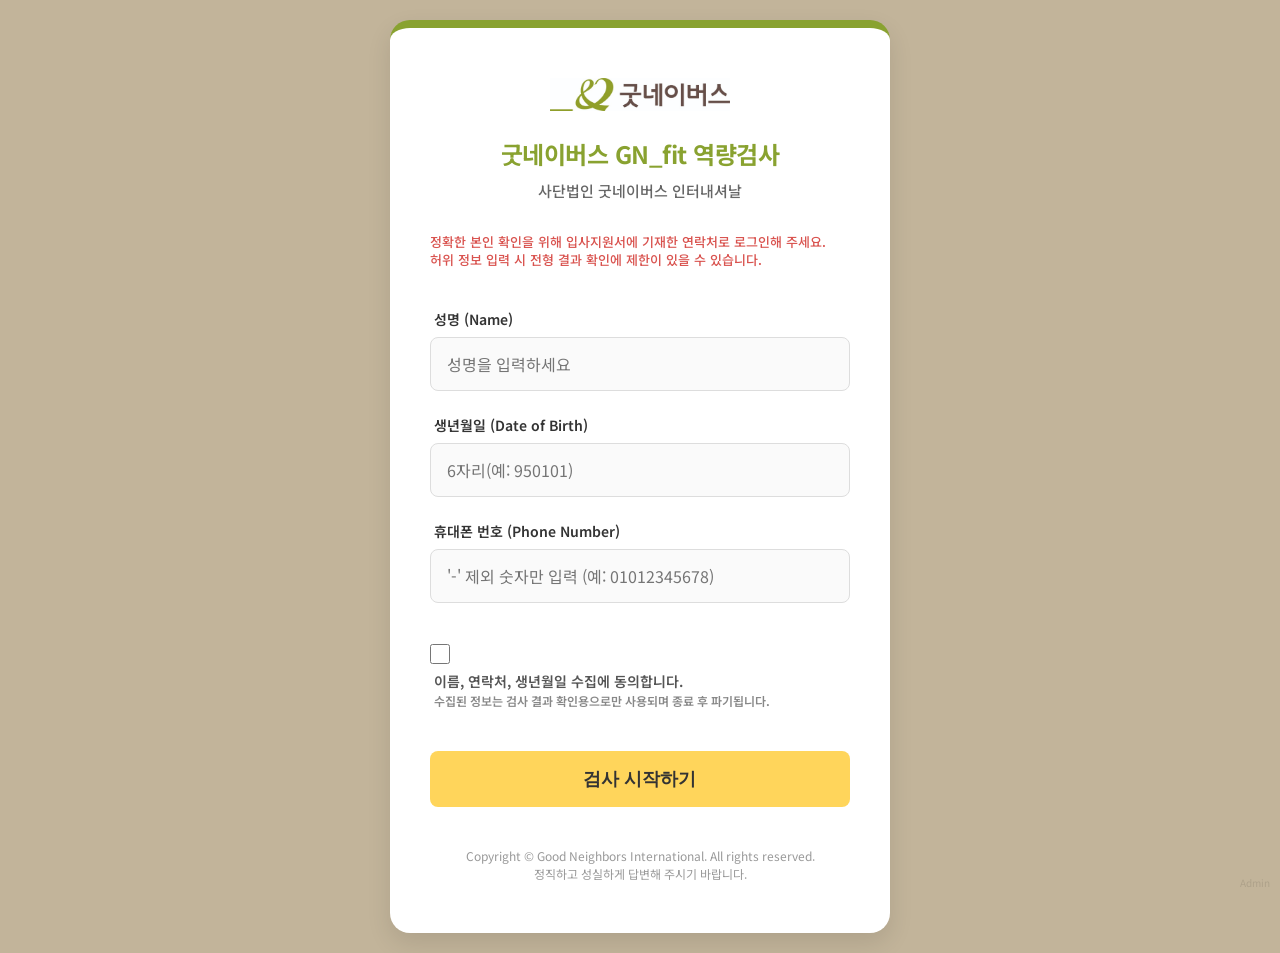
==== index.html @ 12bd304e "Add files via upload" ====
<!DOCTYPE html>
<html lang="ko">

<head>
    <meta charset="UTF-8">
    <meta name="viewport" content="width=device-width, initial-scale=1.0">
    <title>사단법인 굿네이버스 인터내셔날 - 인성검사</title>
    <link rel="preconnect" href="https://fonts.googleapis.com">
    <link rel="preconnect" href="https://fonts.gstatic.com" crossorigin>
    <link
        href="https://fonts.googleapis.com/css2?family=Noto+Sans+KR:wght@300;400;500;700&family=Outfit:wght@400;600&display=swap"
        rel="stylesheet">
    <link rel="stylesheet" href="style.css">
</head>

<body>
    <div class="container">
        <div class="card">
            <header class="header">
                <div class="logo-container">
                    <img src="logo.jpg" alt="굿네이버스 로고" class="logo">
                </div>
                <h1 class="title">굿네이버스 GN_fit 역량검사</h1>
                <p class="subtitle">사단법인 굿네이버스 인터내셔날</p>
            </header>

            <form id="loginForm" class="login-form">
                <!-- 부정 응시 방지 안내 -->
                <p style="color: #d9534f; font-size: 13px; margin-bottom: 15px; line-height: 1.4; font-weight: 500;">
                    정확한 본인 확인을 위해 입사지원서에 기재한 연락처로 로그인해 주세요.<br>
                    허위 정보 입력 시 전형 결과 확인에 제한이 있을 수 있습니다.
                </p>

                <div class="input-group">
                    <label for="name">성명 (Name)</label>
                    <input type="text" id="name" name="name" placeholder="성명을 입력하세요" required>
                </div>

                <div class="input-group">
                    <label for="birth">생년월일 (Date of Birth)</label>
                    <input type="text" id="birth" name="birth" placeholder="6자리(예: 950101)" maxlength="6"
                        pattern="\d{6}" required>
                </div>

                <div class="input-group">
                    <label for="phone">휴대폰 번호 (Phone Number)</label>
                    <input type="tel" id="phone" name="phone" placeholder="'-' 제외 숫자만 입력 (예: 01012345678)"
                        maxlength="11" pattern="\d{10,11}" required>
                </div>

                <div class="input-group consent-group"
                    style="margin-top: 15px; display: flex; align-items: start; gap: 8px;">
                    <input type="checkbox" id="agree" name="agree"
                        style="width: 20px; height: 20px; margin-top: 2px; cursor: pointer;">
                    <label for="agree" style="font-size: 14px; color: #555; line-height: 1.4; cursor: pointer;">
                        이름, 연락처, 생년월일 수집에 동의합니다.<br>
                        <span style="font-size: 12px; color: #888;">수집된 정보는 검사 결과 확인용으로만 사용되며 종료 후 파기됩니다.</span>
                    </label>
                </div>

                <div class="button-group">
                    <button type="submit" class="btn-primary">검사 시작하기</button>
                </div>
            </form>

            <footer class="footer">
                <p>Copyright &copy; Good Neighbors International. All rights reserved.</p>
                <p>정직하고 성실하게 답변해 주시기 바랍니다.</p>
            </footer>
        </div>
        <!-- Hidden Admin Link -->
        <div style="position: fixed; bottom: 10px; right: 10px; opacity: 0.1; font-size: 10px;">
            <a href="#" id="admin-link" style="color: #000; text-decoration: none;">Admin</a>
        </div>
    </div>
    <script src="script.js"></script>
    <script>
        document.getElementById('admin-link').addEventListener('click', (e) => {
            e.preventDefault();
            const pw = prompt("관리자 비밀번호를 입력하세요:");
            if (pw === '1234') {
                window.location.href = 'admin.html';
            } else if (pw !== null) {
                alert("비밀번호가 일치하지 않습니다.");
            }
        });
    </script>
</body>


</html>
---- style.css ----
:root {
    /* Good Neighbors Color Palette */
    --primary-color: #89a230;
    /* Green - Main Point */
    --primary-hover: #768d28;
    /* Darker Green for hover */
    --accent-color: #ffd55b;
    /* Yellow - Emphasis/Button */
    --accent-hover: #e6c052;
    /* Darker Yellow */
    --bg-color: #c2b49a;
    /* Beige - Sub/Background */
    --card-bg: #FFFFFF;

    --text-main: #333333;
    /* Dark Gray for better readability on white */
    --text-sub: #666666;
    /* Medium Gray */
    --border-color: #DDDDDD;
    --input-bg: #FAFAFA;

    /* Spacing & Radius */
    --radius-lg: 20px;
    --radius-md: 8px;
    --shadow-md: 0 4px 10px rgba(0, 0, 0, 0.05);
    --shadow-lg: 0 10px 25px rgba(0, 0, 0, 0.1);
}

* {
    margin: 0;
    padding: 0;
    box-sizing: border-box;
}

body {
    font-family: 'Noto Sans KR', sans-serif;
    background-color: var(--bg-color);
    /* Beige Background */
    color: var(--text-main);
    display: flex;
    justify-content: center;
    align-items: center;
    min-height: 100vh;
    padding: 20px;
}

.container {
    width: 100%;
    max-width: 500px;
}

.card {
    background-color: var(--card-bg);
    padding: 50px 40px;
    border-radius: var(--radius-lg);
    box-shadow: var(--shadow-lg);
    text-align: center;
    border-top: 8px solid var(--primary-color);
    /* Green Top Border */
    animation: fadeInUp 0.8s cubic-bezier(0.2, 0.8, 0.2, 1);
}

.logo-container {
    margin-bottom: 20px;
}

.logo {
    max-width: 180px;
    height: auto;
}

.header {
    margin-bottom: 30px;
}

.title {
    font-size: 24px;
    font-weight: 700;
    color: var(--primary-color);
    /* Green Title */
    margin-bottom: 8px;
    letter-spacing: -0.5px;
}

.subtitle {
    color: var(--text-sub);
    font-size: 15px;
    font-weight: 500;
    line-height: 1.6;
}

/* Form Styles from Index (kept for consistency) */
.login-form {
    display: flex;
    flex-direction: column;
    gap: 24px;
    text-align: left;
}

.input-group {
    display: flex;
    flex-direction: column;
    gap: 8px;
}

.input-group label {
    font-size: 14px;
    font-weight: 600;
    color: var(--text-main);
    padding-left: 4px;
}

.input-group input {
    padding: 14px 16px;
    border: 1px solid var(--border-color);
    border-radius: var(--radius-md);
    background-color: var(--input-bg);
    font-size: 16px;
    font-family: inherit;
    transition: all 0.2s ease;
}

.input-group input:focus {
    outline: none;
    border-color: var(--primary-color);
    box-shadow: 0 0 0 3px rgba(137, 162, 48, 0.2);
}

/* Navigation Area */
.nav-area {
    margin-top: 40px;
    display: flex;
    justify-content: space-between;
    /* Previous Left, Next Right */
    align-items: center;
    padding-bottom: 60px;
    width: 100%;
    max-width: 600px;
    margin-left: auto;
    margin-right: auto;
}

/* Common Button Styles for Uniformity */
.btn-prev,
.btn-next,
.btn-submit {
    height: 52px;
    /* Fixed height for alignment */
    padding: 0 40px;
    border-radius: 12px;
    font-size: 1.05rem;
    font-weight: 600;
    cursor: pointer;
    transition: all 0.3s cubic-bezier(0.25, 0.8, 0.25, 1);
    display: inline-flex;
    align-items: center;
    justify-content: center;
    min-width: 140px;
    /* Consistent width */
    letter-spacing: -0.01em;
}

/* Previous Button - Soft & Harmonious */
.btn-prev {
    background-color: #f5f5f7;
    color: #666;
    border: 1px solid #e1e1e6;
    box-shadow: 0 2px 8px rgba(0, 0, 0, 0.03);
}

.btn-prev:hover {
    background-color: #eaeaea;
    color: #333;
    transform: translateY(-2px);
    box-shadow: 0 4px 12px rgba(0, 0, 0, 0.08);
}

/* Next / Submit Button - Primary & Vibrant */
.btn-next,
.btn-submit {
    background-color: var(--primary-color);
    color: white;
    border: none;
    box-shadow: 0 4px 14px rgba(0, 0, 0, 0.15);
    /* Slightly colored shadow via opacity */
}

.btn-next:hover,
.btn-submit:hover {
    transform: translateY(-2px);
    box-shadow: 0 6px 20px rgba(0, 0, 0, 0.25);
    filter: brightness(1.05);
}

.btn-next:disabled,
.btn-submit:disabled {
    background-color: #d1d1d6;
    color: #fff;
    cursor: not-allowed;
    transform: none;
    box-shadow: none;
    filter: none;
}


/* Button Group */
.button-group {
    margin-top: 16px;
}

.btn-primary {
    width: 100%;
    padding: 16px;
    background-color: var(--accent-color);
    /* Yellow Button */
    color: #333;
    /* Dark text for contrast on yellow */
    border: none;
    border-radius: var(--radius-md);
    font-size: 18px;
    font-weight: 700;
    cursor: pointer;
    transition: all 0.2s ease;
}

.btn-primary:hover {
    filter: brightness(0.95);
}

.btn-primary:active {
    transform: scale(0.98);
}

.btn-primary:disabled {
    background-color: #E5E7EB;
    color: #9CA3AF;
    cursor: not-allowed;
    filter: none;
    transform: none;
}

.footer {
    margin-top: 40px;
    font-size: 12px;
    color: #999;
    line-height: 1.5;
}

/* Instruction Page Specific Styles */
.description-text {
    font-size: 15px;
    color: var(--text-main);
    line-height: 1.6;
    margin-bottom: 24px;
    text-align: center;
    word-break: keep-all;
}

.guide-box {
    background-color: #F7F9F0;
    /* Very light green hint */
    border: 1px solid #E6EAC0;
    border-radius: var(--radius-md);
    padding: 20px;
    text-align: left;
    margin-bottom: 24px;
}

.guide-title {
    font-size: 14px;
    font-weight: 700;
    color: var(--primary-color);
    margin-bottom: 12px;
    display: block;
}

.guide-item {
    font-size: 14px;
    color: var(--text-main);
    margin-bottom: 10px;
    line-height: 1.5;
    display: flex;
    align-items: flex-start;
    gap: 8px;
}

.guide-item:last-child {
    margin-bottom: 0;
}

.guide-icon {
    font-style: normal;
    min-width: 20px;
}

.caution-text {
    font-size: 13px;
    color: #D9534F;
    /* Red for warning */
    margin-top: 16px;
    display: block;
}

.consent-section {
    margin-top: 24px;
    padding-top: 20px;
    border-top: 1px solid var(--border-color);
    display: flex;
    align-items: center;
    justify-content: center;
    gap: 10px;
}

.consent-label {
    font-size: 14px;
    color: var(--text-main);
    font-weight: 500;
    cursor: pointer;
    user-select: none;
    text-align: left;
    line-height: 1.4;
}

input[type="checkbox"] {
    width: 18px;
    height: 18px;
    cursor: pointer;
    accent-color: var(--primary-color);
}

/* Animations */
@keyframes fadeInUp {
    from {
        opacity: 0;
        transform: translateY(20px);
    }

    to {
        opacity: 1;
        transform: translateY(0);
    }
}
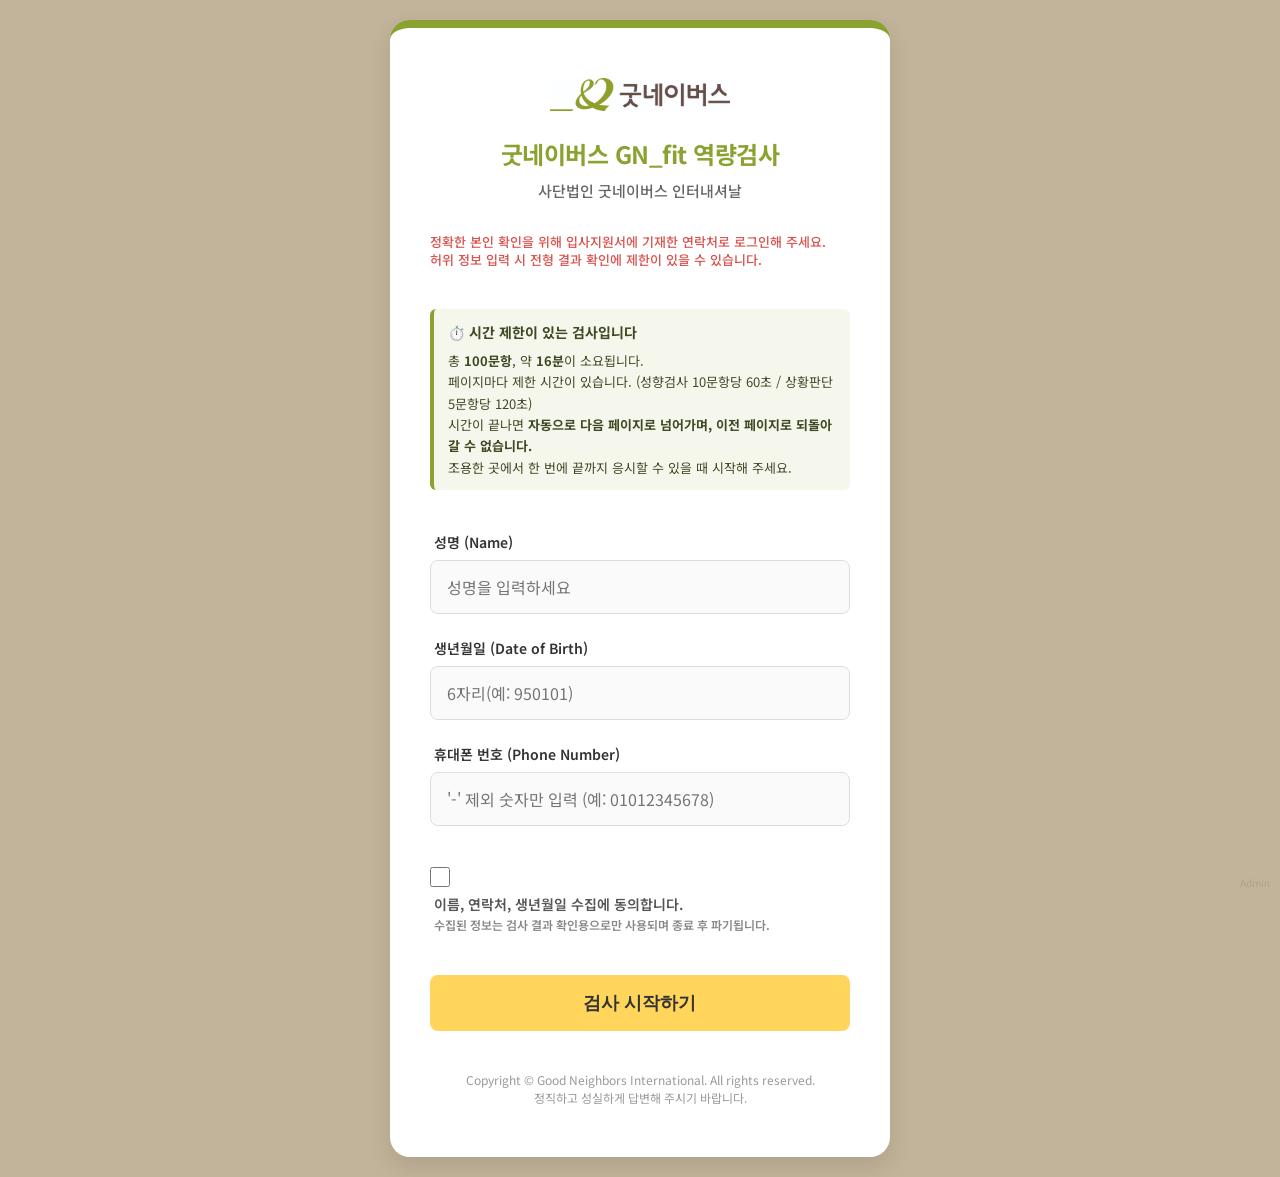
==== commit b7a2b1d9: "docs: 로그인 화면에 시간 제한 안내 추가 응시자가 검사 시작 전에 시간 제한을 알 수 있도록 index.html 로그인 폼에 안내 박스를 넣었다. 제한시간이 끝나면 자동으로 " ====
--- a/index.html
+++ b/index.html
@@ -31,6 +31,15 @@
                     허위 정보 입력 시 전형 결과 확인에 제한이 있을 수 있습니다.
                 </p>
 
+                <!-- 시간 제한 안내: 응시 도중 당황하지 않도록 로그인 전에 미리 알린다 -->
+                <div style="background:#f5f7ed; border-left:4px solid #89a230; border-radius:6px; padding:12px 14px; margin-bottom:18px; font-size:13px; line-height:1.65; color:#3f4a24;">
+                    <strong style="display:block; margin-bottom:6px; font-size:14px;">⏱️ 시간 제한이 있는 검사입니다</strong>
+                    총 <strong>100문항</strong>, 약 <strong>16분</strong>이 소요됩니다.<br>
+                    페이지마다 제한 시간이 있습니다. (성향검사 10문항당 60초 / 상황판단 5문항당 120초)<br>
+                    시간이 끝나면 <strong>자동으로 다음 페이지로 넘어가며, 이전 페이지로 되돌아갈 수 없습니다.</strong><br>
+                    조용한 곳에서 한 번에 끝까지 응시할 수 있을 때 시작해 주세요.
+                </div>
+
                 <div class="input-group">
                     <label for="name">성명 (Name)</label>
                     <input type="text" id="name" name="name" placeholder="성명을 입력하세요" required>
@@ -45,7 +54,8 @@
                 <div class="input-group">
                     <label for="phone">휴대폰 번호 (Phone Number)</label>
                     <input type="tel" id="phone" name="phone" placeholder="'-' 제외 숫자만 입력 (예: 01012345678)"
-                        maxlength="11" pattern="\d{10,11}" required>
+                        maxlength="11" required>
+                    <p id="phone-error" style="color:#e03131; font-size:12px; margin:5px 0 0 2px; display:none;"></p>
                 </div>
 
                 <div class="input-group consent-group"
@@ -75,14 +85,18 @@
     </div>
     <script src="script.js"></script>
     <script>
+        // 관리자 진입.
+        // 여기서 비밀번호를 맞다/틀리다 판정하지 않는다 — 이 페이지는 공개된 정적 파일이라
+        // 비교할 값을 적어두면 개발자도구로 누구나 읽을 수 있기 때문이다(예전 '1234' 방식).
+        // 입력받은 토큰은 sessionStorage에 잠시 담아 admin.html로 넘기고,
+        // 실제 검증은 서버(Apps Script)가 ADMIN_TOKEN과 대조해서 한다.
         document.getElementById('admin-link').addEventListener('click', (e) => {
             e.preventDefault();
-            const pw = prompt("관리자 비밀번호를 입력하세요:");
-            if (pw === '1234') {
-                window.location.href = 'admin.html';
-            } else if (pw !== null) {
-                alert("비밀번호가 일치하지 않습니다.");
-            }
+            const token = prompt("관리자 토큰을 입력하세요:");
+            if (token === null) return;          // 취소
+            if (!token.trim()) return;           // 빈 입력
+            sessionStorage.setItem('gnfitAdminToken', token.trim());
+            window.location.href = 'admin.html';
         });
     </script>
 </body>
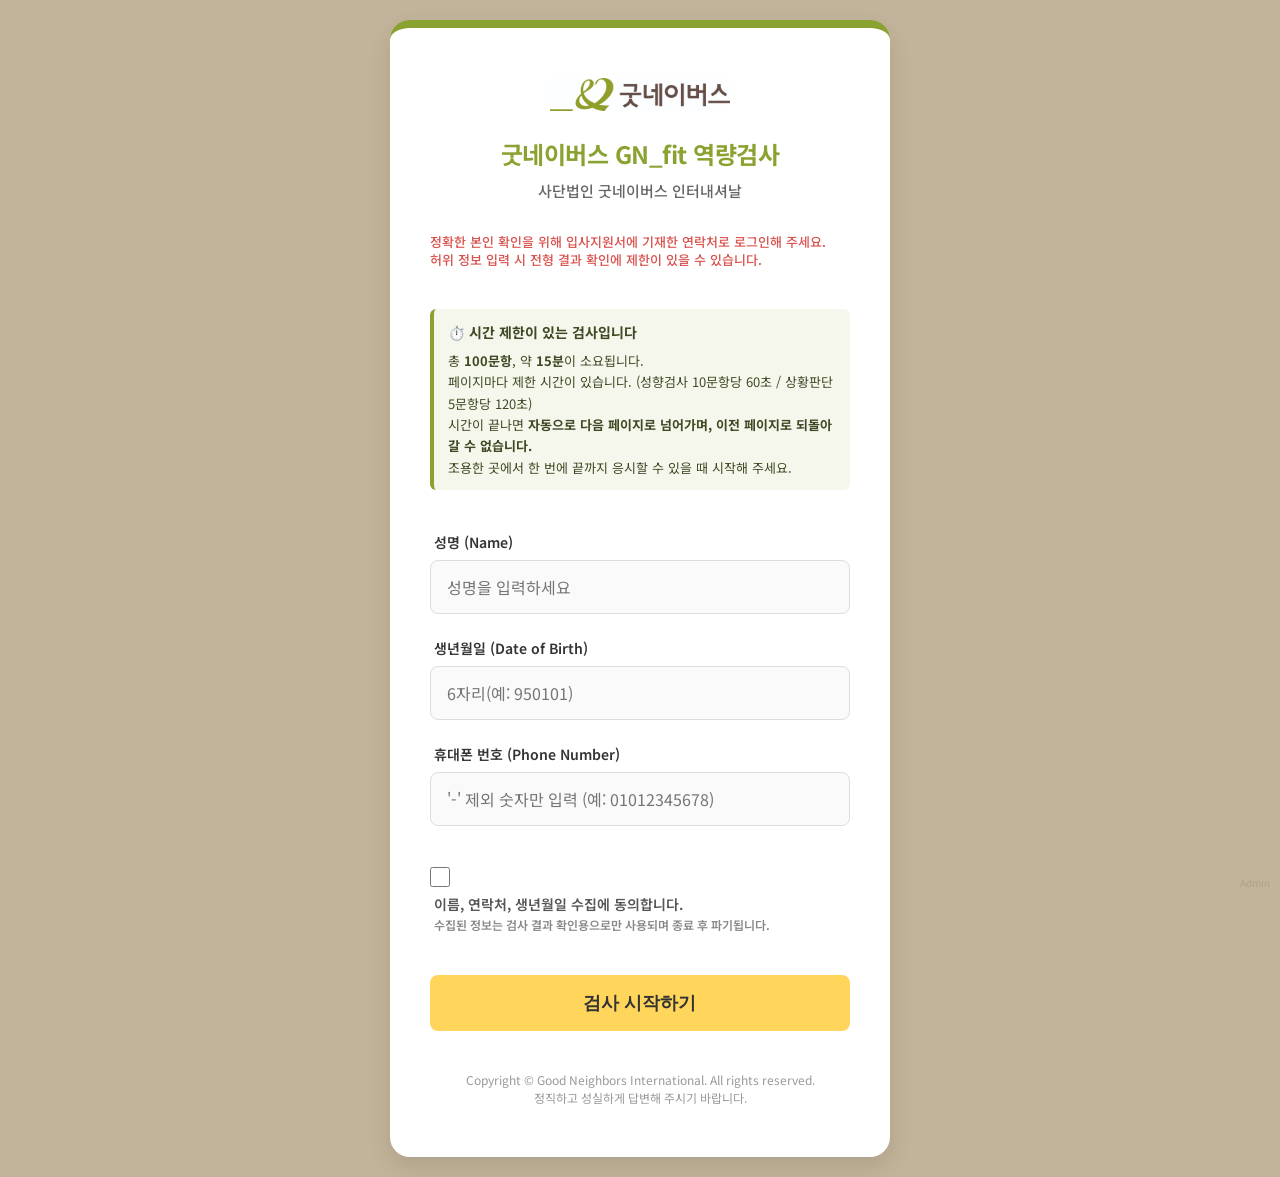
==== commit 95542f09: "docs: 검사 안내 화면에도 시간 제한 안내 추가, 소요시간 표기 15분으로 통일 instruction.html '응시 가이드'에 두 항목을 추가했다. - 시간 제한(10문항/6" ====
--- a/index.html
+++ b/index.html
@@ -34,7 +34,7 @@
                 <!-- 시간 제한 안내: 응시 도중 당황하지 않도록 로그인 전에 미리 알린다 -->
                 <div style="background:#f5f7ed; border-left:4px solid #89a230; border-radius:6px; padding:12px 14px; margin-bottom:18px; font-size:13px; line-height:1.65; color:#3f4a24;">
                     <strong style="display:block; margin-bottom:6px; font-size:14px;">⏱️ 시간 제한이 있는 검사입니다</strong>
-                    총 <strong>100문항</strong>, 약 <strong>16분</strong>이 소요됩니다.<br>
+                    총 <strong>100문항</strong>, 약 <strong>15분</strong>이 소요됩니다.<br>
                     페이지마다 제한 시간이 있습니다. (성향검사 10문항당 60초 / 상황판단 5문항당 120초)<br>
                     시간이 끝나면 <strong>자동으로 다음 페이지로 넘어가며, 이전 페이지로 되돌아갈 수 없습니다.</strong><br>
                     조용한 곳에서 한 번에 끝까지 응시할 수 있을 때 시작해 주세요.
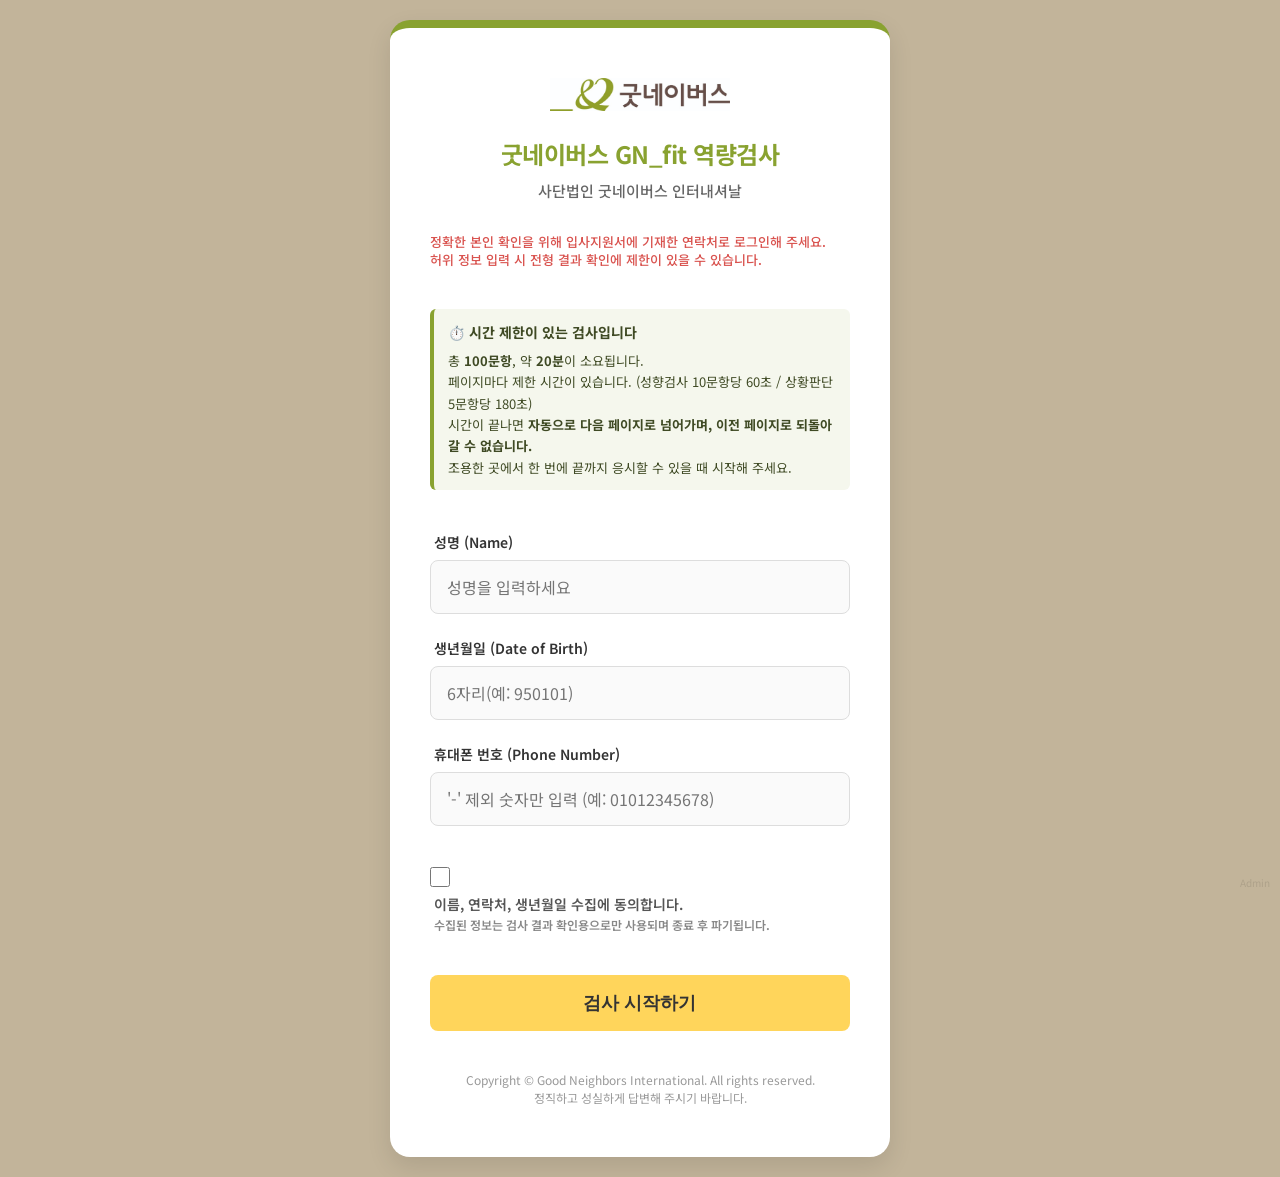
==== commit 6c9b9c58: "feat: PART2 페이지당 제한시간 120초 -> 180초 (총 20분) 파일럿에서 시간이 짧다는 의견이 있어 PART2를 8분에서 12분으로 늘림. index.html·ins" ====
--- a/index.html
+++ b/index.html
@@ -34,8 +34,8 @@
                 <!-- 시간 제한 안내: 응시 도중 당황하지 않도록 로그인 전에 미리 알린다 -->
                 <div style="background:#f5f7ed; border-left:4px solid #89a230; border-radius:6px; padding:12px 14px; margin-bottom:18px; font-size:13px; line-height:1.65; color:#3f4a24;">
                     <strong style="display:block; margin-bottom:6px; font-size:14px;">⏱️ 시간 제한이 있는 검사입니다</strong>
-                    총 <strong>100문항</strong>, 약 <strong>15분</strong>이 소요됩니다.<br>
-                    페이지마다 제한 시간이 있습니다. (성향검사 10문항당 60초 / 상황판단 5문항당 120초)<br>
+                    총 <strong>100문항</strong>, 약 <strong>20분</strong>이 소요됩니다.<br>
+                    페이지마다 제한 시간이 있습니다. (성향검사 10문항당 60초 / 상황판단 5문항당 180초)<br>
                     시간이 끝나면 <strong>자동으로 다음 페이지로 넘어가며, 이전 페이지로 되돌아갈 수 없습니다.</strong><br>
                     조용한 곳에서 한 번에 끝까지 응시할 수 있을 때 시작해 주세요.
                 </div>
